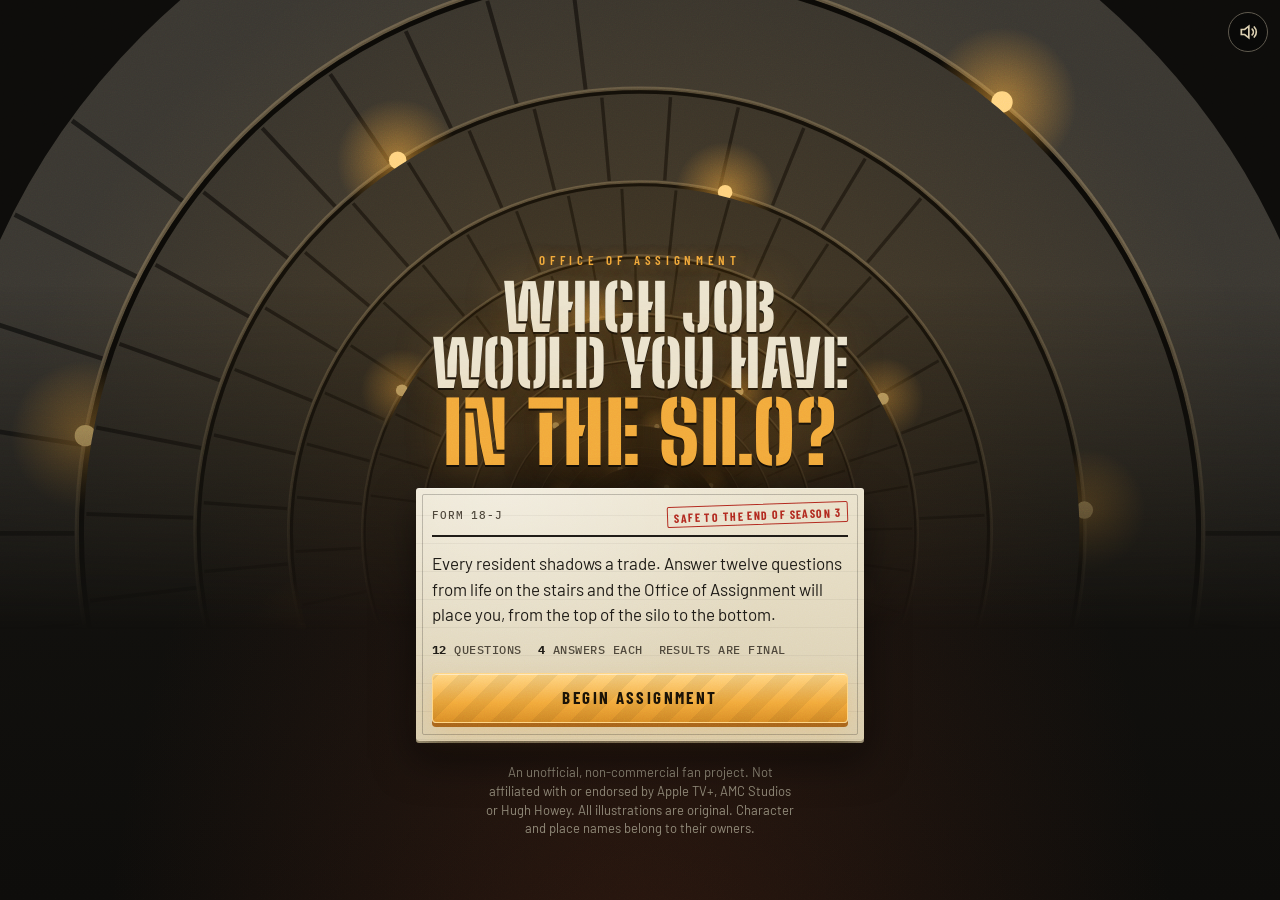
==== site/index.html @ 4bbf7733 "Add Silo job assignment quiz A static, mobile-first personality quiz that assigns the player to a Si" ====
<!doctype html>
<html lang="en-GB">
<head>
  <meta charset="utf-8">
  <meta name="viewport" content="width=device-width, initial-scale=1, viewport-fit=cover">
  <meta name="theme-color" content="#14130f">
  <meta name="description" content="An unofficial fan-made personality quiz for Silo. Answer twelve questions from life in the silo and find out which department would take you.">
  <title>Silo Job Assignment</title>
  <link rel="icon" href="data:image/svg+xml,%3Csvg xmlns='http://www.w3.org/2000/svg' viewBox='0 0 64 64'%3E%3Crect width='64' height='64' rx='12' fill='%2314130f'/%3E%3Ccircle cx='32' cy='32' r='22' fill='none' stroke='%23f2a93b' stroke-width='5'/%3E%3Ccircle cx='32' cy='32' r='12' fill='none' stroke='%23f2a93b' stroke-width='3' opacity='.6'/%3E%3Cpath d='M32 10V54M10 32H54' stroke='%2314130f' stroke-width='4'/%3E%3C/svg%3E">
  <link rel="preconnect" href="https://fonts.googleapis.com">
  <link rel="preconnect" href="https://fonts.gstatic.com" crossorigin>
  <link href="https://fonts.googleapis.com/css2?family=Big+Shoulders+Stencil:wght@700;900&family=Barlow+Condensed:wght@500;600;700&family=Barlow:ital,wght@0,400;0,500;0,600;1,400&family=IBM+Plex+Mono:wght@400;500;600&display=swap" rel="stylesheet">
  <link rel="stylesheet" href="style.css">
</head>
<body>
  <div class="lights" aria-hidden="true"></div>

  <main id="title" class="screen">
    <div class="title-art" id="title-art" aria-hidden="true"></div>
    <div class="title-inner">
      <p class="kicker" id="kicker"></p>
      <h1></h1>
      <div class="form">
        <div class="form-head"><span id="form-no"></span><span class="cutoff" id="cutoff"></span></div>
        <p id="intro"></p>
        <ul class="form-meta">
          <li><b id="q-count"></b> questions</li>
          <li><b>4</b> answers each</li>
          <li>Results are final</li>
        </ul>
        <button class="btn primary" id="begin">Begin assignment</button>
        <a class="previous" id="previous" hidden></a>
      </div>
      <p class="disclaimer">An unofficial, non-commercial fan project. Not affiliated with or endorsed by Apple TV+, AMC Studios or Hugh Howey. All illustrations are original. Character and place names belong to their owners.</p>
    </div>
    <button class="icon-btn mute corner" aria-label="Sound"></button>
  </main>

  <section id="quiz" class="screen" hidden>
    <div class="shaft" id="shaft" aria-hidden="true"><div class="treads" id="treads"></div></div>
    <header class="qbar">
      <button class="icon-btn" id="quit" aria-label="Abandon the form">
        <svg viewBox="0 0 24 24" fill="none" stroke="currentColor" stroke-width="2.2" stroke-linecap="round"><path d="M6 6l12 12M18 6L6 18"/></svg>
      </button>
      <div class="depth">
        <span class="depth-label">Level</span>
        <span class="depth-num" id="level">001</span>
      </div>
      <div class="gauge" id="gauge"><div class="gauge-ticks" id="gauge-ticks"></div><span class="q-num" id="q-num"></span></div>
      <button class="icon-btn mute" aria-label="Sound"></button>
    </header>
    <div class="deck" id="deck"></div>
    <footer class="qfoot">
      <button class="link-btn" id="back">&larr; Previous question</button>
    </footer>
    <div class="processing" id="processing" hidden>
      <div class="crt">
        <p>&gt; FILING FORM 18-J<span class="cursor"></span></p>
        <p class="l2">&gt; CROSS-REFERENCING DEPARTMENT ROLLS</p>
        <p class="l3">&gt; AWAITING STAMP</p>
      </div>
    </div>
  </section>

  <section id="result" class="screen" hidden>
    <div class="result-inner">
      <p class="shared-note" id="r-shared" hidden>A resident shared their assignment with you.</p>
      <article class="notice" id="notice">
        <header class="notice-head">
          <span>Notice of Assignment</span>
          <span id="r-serial"></span>
        </header>
        <div class="notice-hero">
          <div class="insignia" id="r-insignia"></div>
          <div class="stamp" id="r-stamp" aria-hidden="true"></div>
          <p class="assign-to">You are assigned to</p>
          <h2 id="r-name"></h2>
          <p class="levels" id="r-levels"></p>
          <p class="role" id="r-role"></p>
        </div>

        <section class="block life" id="r-life"></section>

        <section class="block pact">
          <h3 id="r-clause"></h3>
          <blockquote id="r-pact"></blockquote>
        </section>

        <section class="block">
          <h3>Your evaluation</h3>
          <div class="radar-wrap" id="r-radar"></div>
          <ul class="axes" id="r-axes"></ul>
        </section>

        <section class="block">
          <h3>You would work alongside</h3>
          <ul class="people" id="r-people"></ul>
        </section>

        <section class="block second" id="r-second"></section>
      </article>

      <div class="actions">
        <button class="btn primary" id="share">
          <svg viewBox="0 0 24 24" fill="none" stroke="currentColor" stroke-width="2" stroke-linecap="round" stroke-linejoin="round"><path d="M12 15V3M7 8l5-5 5 5"/><path d="M5 12v7a2 2 0 0 0 2 2h10a2 2 0 0 0 2-2v-7"/></svg>
          Share assignment
        </button>
        <div class="row">
          <button class="btn" id="retake">Take it again</button>
          <button class="btn" id="to-title">Title</button>
        </div>
      </div>
      <p class="disclaimer">An unofficial fan project. Not affiliated with or endorsed by Apple TV+, AMC Studios or Hugh Howey.</p>
    </div>
    <button class="icon-btn mute corner" aria-label="Sound"></button>
  </section>

  <div class="toast" id="toast" role="status" aria-live="polite"></div>

  <script type="module" src="app.js"></script>
</body>
</html>
---- site/style.css ----
:root {
  --c0: #0d0c0a;
  --c1: #171612;
  --c2: #24221d;
  --c3: #3a3730;
  --c4: #5c574c;
  --sodium: #f2a93b;
  --sodium-hi: #ffd583;
  --sodium-lo: #a8641a;
  --rust: #8a3a1c;
  --rust-hi: #c4592b;
  --paper: #ebe3cd;
  --paper-2: #d9cdae;
  --paper-3: #bfb08c;
  --ink: #1e1b16;
  --ink-2: #4d463a;
  --ink-3: #7a705e;
  --red: #b1291f;
  --crt: #86f2a0;
  --crt-dim: #2f6b42;
  --stencil: "Big Shoulders Stencil", "Arial Narrow", Impact, sans-serif;
  --cond: "Barlow Condensed", "Arial Narrow", sans-serif;
  --body: "Barlow", system-ui, sans-serif;
  --mono: "IBM Plex Mono", ui-monospace, monospace;
  --ease: cubic-bezier(.2, .8, .2, 1);
  --drop: cubic-bezier(.6, 0, .9, .4);
  color-scheme: dark;
}

* { box-sizing: border-box; }
html, body { margin: 0; height: 100%; }
body {
  background:
    radial-gradient(ellipse 90% 55% at 50% -10%, rgba(242, 169, 59, .22), transparent 70%),
    radial-gradient(ellipse at 50% 120%, rgba(138, 58, 28, .25), transparent 60%),
    linear-gradient(var(--c1), var(--c0));
  background-color: var(--c0);
  color: var(--paper);
  font: 400 17px/1.5 var(--body);
  overflow: hidden;
  -webkit-tap-highlight-color: transparent;
  overscroll-behavior: none;
  -webkit-font-smoothing: antialiased;
}
body::before {
  content: "";
  position: fixed;
  inset: 0;
  pointer-events: none;
  z-index: 50;
  opacity: .16;
  mix-blend-mode: overlay;
  background-image: url("data:image/svg+xml,%3Csvg xmlns='http://www.w3.org/2000/svg' width='180' height='180'%3E%3Cfilter id='n'%3E%3CfeTurbulence type='fractalNoise' baseFrequency='.85' numOctaves='3' stitchTiles='stitch'/%3E%3C/filter%3E%3Crect width='100%25' height='100%25' filter='url(%23n)'/%3E%3C/svg%3E");
}

/* Sodium lamps that occasionally falter, as they do in the stairwell. */
.lights {
  position: fixed;
  inset: 0;
  pointer-events: none;
  z-index: 40;
  animation: flicker 9s steps(1) infinite;
}
@keyframes flicker {
  0%, 61%, 63.5%, 65%, 100% { background-color: transparent; }
  62%, 64% { background-color: rgba(0, 0, 0, .3); }
  63% { background-color: rgba(0, 0, 0, .12); }
}

[hidden] { display: none !important; }

.screen {
  position: fixed;
  inset: 0;
  display: flex;
  flex-direction: column;
  padding: env(safe-area-inset-top) env(safe-area-inset-right) env(safe-area-inset-bottom) env(safe-area-inset-left);
  overflow-x: hidden;
}

/* ---------- Controls ---------- */

.btn {
  display: inline-flex;
  align-items: center;
  justify-content: center;
  gap: 10px;
  font: 700 17px/1 var(--cond);
  letter-spacing: .14em;
  text-transform: uppercase;
  color: var(--paper);
  background: linear-gradient(var(--c3), var(--c2));
  border: 1px solid var(--c4);
  border-radius: 4px;
  padding: 15px 18px;
  min-height: 50px;
  cursor: pointer;
  box-shadow: inset 0 1px 0 rgba(255, 255, 255, .08), 0 4px 0 #0a0908, 0 8px 18px rgba(0, 0, 0, .45);
  transition: transform .12s var(--ease), box-shadow .12s, filter .15s;
}
.btn svg { width: 18px; height: 18px; flex: none; }
.btn:hover { filter: brightness(1.15); }
.btn:active { transform: translateY(3px); box-shadow: inset 0 1px 0 rgba(255, 255, 255, .08), 0 1px 0 #0a0908, 0 3px 8px rgba(0, 0, 0, .45); }
.btn:focus-visible, .opt:focus-visible, .icon-btn:focus-visible, .link-btn:focus-visible, .previous:focus-visible { outline: 2px solid var(--sodium-hi); outline-offset: 3px; }
.btn.primary {
  color: #1a1206;
  border-color: var(--sodium-hi);
  background:
    repeating-linear-gradient(-45deg, transparent 0 14px, rgba(0, 0, 0, .06) 14px 28px),
    linear-gradient(var(--sodium-hi), var(--sodium) 60%, #d98c26);
  box-shadow: inset 0 1px 0 rgba(255, 255, 255, .5), 0 4px 0 var(--sodium-lo), 0 10px 26px rgba(242, 169, 59, .25);
}
.btn.primary:active { box-shadow: inset 0 1px 0 rgba(255, 255, 255, .5), 0 1px 0 var(--sodium-lo), 0 4px 10px rgba(242, 169, 59, .2); }
.row { display: flex; gap: 10px; }
.row > * { flex: 1; }

.icon-btn {
  appearance: none;
  flex: none;
  width: 40px;
  height: 40px;
  border-radius: 50%;
  border: 1px solid var(--c4);
  background: rgba(0, 0, 0, .35);
  color: var(--paper-2);
  display: grid;
  place-items: center;
  cursor: pointer;
  transition: color .15s, border-color .15s;
}
.icon-btn:hover { color: var(--sodium-hi); border-color: var(--sodium); }
.icon-btn svg { width: 20px; height: 20px; }
.icon-btn.corner {
  position: absolute;
  top: calc(env(safe-area-inset-top) + 12px);
  right: calc(env(safe-area-inset-right) + 12px);
  z-index: 5;
}
.link-btn {
  appearance: none;
  background: none;
  border: 0;
  padding: 10px 6px;
  font: 600 14px var(--cond);
  letter-spacing: .14em;
  text-transform: uppercase;
  color: var(--paper-3);
  cursor: pointer;
}
.link-btn:disabled { opacity: 0; pointer-events: none; }
.link-btn:hover { color: var(--sodium-hi); }

/* ---------- Title ---------- */

#title { overflow-y: auto; align-items: center; }
.title-art {
  position: absolute;
  inset: 0 0 auto;
  height: min(70vh, 640px);
  display: grid;
  place-items: start center;
  overflow: hidden;
  pointer-events: none;
  -webkit-mask-image: linear-gradient(#000 45%, transparent);
  mask-image: linear-gradient(#000 45%, transparent);
}
.title-art svg { width: max(100%, 560px); height: 100%; display: block; }
.title-art .spin { transform-origin: 300px 250px; animation: spin 140s linear infinite; }
@keyframes spin { to { transform: rotate(-360deg); } }
.title-art .lamp { animation: lamp 5s ease-in-out infinite; animation-delay: calc(var(--i) * -.7s); }
@keyframes lamp { 50% { opacity: .55; } 52% { opacity: .2; } 54% { opacity: .65; } }

.title-inner {
  position: relative;
  width: 100%;
  max-width: 480px;
  padding: max(25vh, 150px) 16px 28px;
  display: flex;
  flex-direction: column;
  gap: 18px;
  text-align: center;
  animation: rise .9s var(--ease) both;
}
@keyframes rise { from { opacity: 0; transform: translateY(24px); } }
.kicker {
  margin: 0;
  font: 600 13px var(--cond);
  letter-spacing: .36em;
  text-transform: uppercase;
  color: var(--sodium);
  text-shadow: 0 0 12px rgba(242, 169, 59, .5);
}
h1 {
  margin: -6px 0 0;
  font: 900 clamp(40px, 11.5vw, 64px)/.88 var(--stencil);
  letter-spacing: .01em;
  text-transform: uppercase;
  color: var(--paper);
  text-shadow: 0 2px 0 rgba(0, 0, 0, .6), 0 0 40px rgba(242, 169, 59, .25);
}
h1 em { font-style: normal; color: var(--sodium); display: block; font-size: 1.32em; margin-top: .04em; }

.form {
  position: relative;
  text-align: left;
  color: var(--ink);
  background:
    linear-gradient(transparent 0 95%, rgba(30, 27, 22, .05) 95%) 0 0 / 100% 28px,
    radial-gradient(ellipse at 20% 0%, rgba(255, 255, 255, .35), transparent 60%),
    linear-gradient(var(--paper), var(--paper-2));
  border-radius: 3px;
  padding: 16px 16px 18px;
  display: flex;
  flex-direction: column;
  gap: 14px;
  box-shadow: 0 1px 0 rgba(255, 255, 255, .4) inset, 0 18px 40px rgba(0, 0, 0, .55), 0 2px 0 var(--paper-3);
}
.form::before {
  content: "";
  position: absolute;
  inset: 6px;
  border: 1px solid rgba(30, 27, 22, .25);
  border-radius: 2px;
  pointer-events: none;
}
.form-head {
  display: flex;
  justify-content: space-between;
  align-items: center;
  gap: 8px;
  flex-wrap: wrap;
  font: 500 11px var(--mono);
  letter-spacing: .08em;
  text-transform: uppercase;
  color: var(--ink-2);
  padding-bottom: 10px;
  border-bottom: 2px solid var(--ink);
}
.cutoff {
  font: 700 12px var(--cond);
  letter-spacing: .12em;
  color: var(--red);
  border: 1.5px solid currentColor;
  padding: 3px 6px 2px;
  border-radius: 2px;
  transform: rotate(-2deg);
}
#intro { margin: 0; font-size: 17px; line-height: 1.5; color: var(--ink); }
.form-meta {
  list-style: none;
  margin: 0;
  padding: 0;
  display: flex;
  gap: 6px 16px;
  flex-wrap: wrap;
  font: 500 12px var(--mono);
  text-transform: uppercase;
  letter-spacing: .04em;
  color: var(--ink-2);
}
.form-meta b { color: var(--ink); }
.form .btn { margin-top: 2px; }
.previous {
  align-self: center;
  font: 500 12px var(--mono);
  text-transform: uppercase;
  letter-spacing: .04em;
  color: var(--ink-2);
  text-decoration: none;
  border-bottom: 1px dashed var(--ink-3);
}
.previous b { color: var(--ink); }

.disclaimer {
  margin: 4px auto 0;
  max-width: 44ch;
  font-size: 13px;
  line-height: 1.45;
  color: var(--c4);
  color: #8d8676;
}

/* ---------- Quiz ---------- */

#quiz { overflow: hidden; }
.shaft {
  --depth: 0;
  position: absolute;
  inset: 0;
  pointer-events: none;
  overflow: hidden;
}
.shaft .treads {
  position: absolute;
  inset: 0 0 auto;
  height: calc(100% + 4200px);
  opacity: .55;
  transform: translateY(calc(var(--depth) * -340px));
  transition: transform 1.1s cubic-bezier(.45, 0, .2, 1);
}
.shaft .treads svg { display: block; }
.shaft::after {
  content: "";
  position: absolute;
  inset: 0;
  background: radial-gradient(ellipse 70% 60% at 50% 45%, rgba(13, 12, 10, .2), rgba(13, 12, 10, .85));
}

.qbar {
  position: relative;
  z-index: 3;
  display: flex;
  align-items: center;
  gap: 12px;
  width: 100%;
  max-width: 640px;
  margin: 0 auto;
  padding: 12px 16px 8px;
}
.depth {
  display: flex;
  flex-direction: column;
  align-items: flex-start;
  line-height: 1;
  min-width: 64px;
  padding: 6px 8px;
  background: #050605;
  border: 1px solid #1f2a22;
  border-radius: 3px;
  box-shadow: inset 0 0 12px rgba(134, 242, 160, .08);
}
.depth-label { font: 500 9px var(--mono); letter-spacing: .2em; text-transform: uppercase; color: var(--crt-dim); }
.depth-num { font: 600 22px var(--mono); color: var(--crt); text-shadow: 0 0 8px rgba(134, 242, 160, .6); }
.gauge { --p: 0; flex: 1; display: flex; flex-direction: column; gap: 6px; min-width: 0; }
.gauge-ticks { display: flex; gap: 3px; }
.gauge-ticks i {
  flex: 1;
  height: 6px;
  border-radius: 1px;
  background: var(--c3);
  transition: background .4s, box-shadow .4s;
}
.gauge-ticks i.done { background: var(--sodium-lo); }
.gauge-ticks i.now { background: var(--sodium); box-shadow: 0 0 10px rgba(242, 169, 59, .7); }
.q-num { font: 500 11px var(--mono); letter-spacing: .14em; color: var(--paper-3); }

.deck {
  position: relative;
  z-index: 2;
  flex: 1;
  display: grid;
  width: 100%;
  max-width: 640px;
  margin: 0 auto;
  padding: 8px 16px 0;
  overflow-y: auto;
  overflow-x: hidden;
}
.qcard {
  grid-area: 1 / 1;
  align-self: start;
  position: relative;
  margin-bottom: 16px;
  color: var(--ink);
  background:
    radial-gradient(ellipse at 85% 0%, rgba(255, 255, 255, .35), transparent 55%),
    radial-gradient(circle at 12% 88%, rgba(138, 58, 28, .1), transparent 30%),
    linear-gradient(var(--paper), var(--paper-2));
  border-radius: 3px;
  padding: 16px 14px 14px;
  box-shadow: 0 2px 0 var(--paper-3), 0 22px 44px rgba(0, 0, 0, .6);
}
.qcard.entering { animation: card-in .6s var(--ease) both .42s; }
.qcard.leaving { animation: card-out .42s cubic-bezier(.55, 0, .8, .3) both; pointer-events: none; }
@keyframes card-in { from { opacity: 0; transform: translateY(120px) rotate(1deg) scale(.97); } }
@keyframes card-out { to { opacity: 0; transform: translateY(-160px) rotate(-1.5deg) scale(.96); } }
.qcard header {
  display: flex;
  justify-content: space-between;
  gap: 10px;
  font: 500 11px var(--mono);
  letter-spacing: .1em;
  text-transform: uppercase;
  color: var(--ink-2);
  padding-bottom: 10px;
  border-bottom: 2px solid var(--ink);
}
.q-loc { text-align: right; color: var(--rust); }
.qcard h2 {
  margin: 14px 2px 16px;
  font: 500 clamp(19px, 5.2vw, 22px)/1.38 var(--body);
  color: var(--ink);
  text-wrap: pretty;
}
.options { display: flex; flex-direction: column; gap: 8px; }
.opt {
  appearance: none;
  display: grid;
  grid-template-columns: 26px 18px 1fr;
  align-items: start;
  gap: 10px;
  width: 100%;
  text-align: left;
  padding: 12px 12px;
  font: 400 16px/1.4 var(--body);
  color: var(--ink);
  background: rgba(255, 255, 255, .28);
  border: 1px solid rgba(30, 27, 22, .22);
  border-radius: 3px;
  cursor: pointer;
  transition: background .15s, border-color .15s, transform .15s var(--ease);
}
.qcard.entering .opt { animation: opt-in .45s var(--ease) both; animation-delay: calc(.62s + var(--d) * .06s); }
@keyframes opt-in { from { opacity: 0; transform: translateY(8px); } }
.opt:hover { background: rgba(255, 255, 255, .5); border-color: rgba(30, 27, 22, .45); }
.opt:active { transform: scale(.99); }
.opt .box {
  width: 24px;
  height: 24px;
  border: 2px solid var(--ink);
  border-radius: 2px;
  background: rgba(255, 255, 255, .4);
  display: grid;
  place-items: center;
}
.opt .box svg { width: 26px; height: 26px; overflow: visible; }
.opt .box path {
  fill: none;
  stroke: var(--red);
  stroke-width: 3.6;
  stroke-linecap: round;
  stroke-linejoin: round;
  stroke-dasharray: 30;
  stroke-dashoffset: 30;
}
.opt[aria-checked="true"] .box path { stroke-dashoffset: 0; transition: stroke-dashoffset .28s ease-out; }
.opt .letter { font: 600 15px/24px var(--mono); color: var(--ink-3); }
.opt .txt { padding-top: 1px; }
.opt.picked { background: rgba(255, 255, 255, .62); border-color: var(--ink); }
.opt[aria-checked="true"] .letter { color: var(--red); }

.qfoot {
  position: relative;
  z-index: 3;
  display: flex;
  justify-content: center;
  padding: 4px 16px 10px;
}

.processing {
  position: absolute;
  inset: 0;
  z-index: 10;
  display: grid;
  place-items: center;
  padding: 16px;
  background: rgba(8, 8, 7, .82);
  animation: fade .3s both;
}
@keyframes fade { from { opacity: 0; } }
.crt {
  width: min(100%, 380px);
  padding: 20px 18px;
  background: radial-gradient(ellipse at center, #0c1a10, #040705);
  border: 10px solid #1d1c19;
  border-radius: 18px;
  box-shadow: inset 0 0 40px rgba(134, 242, 160, .12), 0 0 0 1px #33302a, 0 20px 50px rgba(0, 0, 0, .7);
  font: 500 14px/1.6 var(--mono);
  color: var(--crt);
  text-shadow: 0 0 6px rgba(134, 242, 160, .7);
  position: relative;
  overflow: hidden;
}
.crt::after {
  content: "";
  position: absolute;
  inset: 0;
  background: repeating-linear-gradient(transparent 0 2px, rgba(0, 0, 0, .25) 2px 3px);
  pointer-events: none;
}
.crt p { margin: 0; white-space: nowrap; overflow: hidden; animation: type .4s steps(28) both; }
.crt .l2 { animation-delay: .35s; }
.crt .l3 { animation-delay: .75s; }
@keyframes type { from { width: 0; } to { width: 100%; } }
.cursor { display: inline-block; width: .6em; height: 1em; margin-left: 4px; vertical-align: -2px; background: var(--crt); animation: blink .8s steps(1) infinite; }
@keyframes blink { 50% { opacity: 0; } }

/* ---------- Result ---------- */

#result { overflow-y: auto; align-items: center; }
.result-inner {
  width: 100%;
  max-width: 600px;
  padding: 60px 16px 28px;
  display: flex;
  flex-direction: column;
  gap: 16px;
}
.shared-note {
  margin: 0;
  text-align: center;
  font: 600 13px var(--cond);
  letter-spacing: .2em;
  text-transform: uppercase;
  color: var(--sodium);
}
.notice {
  position: relative;
  color: var(--ink);
  background:
    radial-gradient(ellipse at 90% 0%, rgba(255, 255, 255, .35), transparent 50%),
    radial-gradient(circle at 8% 30%, rgba(138, 58, 28, .08), transparent 22%),
    linear-gradient(var(--paper), var(--paper-2));
  border-radius: 3px;
  box-shadow: 0 2px 0 var(--paper-3), 0 26px 60px rgba(0, 0, 0, .65);
  overflow: hidden;
}
.notice::before {
  content: "";
  position: absolute;
  inset: 0 0 auto;
  height: 10px;
  background: repeating-linear-gradient(-45deg, var(--dept) 0 12px, var(--ink) 12px 24px);
}
#result.in .notice { animation: notice-in .8s var(--ease) both; }
@keyframes notice-in { from { opacity: 0; transform: translateY(40px) scale(.98); } }
.notice-head {
  display: flex;
  justify-content: space-between;
  gap: 10px;
  margin: 22px 18px 0;
  padding-bottom: 10px;
  border-bottom: 2px solid var(--ink);
  font: 500 11px var(--mono);
  letter-spacing: .08em;
  text-transform: uppercase;
  color: var(--ink-2);
}
.notice-hero {
  position: relative;
  text-align: center;
  padding: 22px 18px 18px;
}
.insignia {
  width: 132px;
  height: 132px;
  margin: 0 auto 10px;
  filter: drop-shadow(0 6px 10px rgba(0, 0, 0, .25));
}
.insignia svg { width: 100%; height: 100%; display: block; }
#result.in .insignia { animation: insignia-in .9s var(--ease) both .2s; }
@keyframes insignia-in { from { opacity: 0; transform: scale(.85) rotate(-8deg); } }
.assign-to { margin: 0; font: 500 12px var(--mono); letter-spacing: .14em; text-transform: uppercase; color: var(--ink-2); }
.notice h2 {
  margin: 4px 0 6px;
  font: 900 clamp(46px, 13vw, 68px)/.9 var(--stencil);
  text-transform: uppercase;
  letter-spacing: .01em;
  color: var(--ink);
}
.levels {
  display: inline-block;
  margin: 0;
  padding: 4px 10px 3px;
  font: 700 14px var(--cond);
  letter-spacing: .18em;
  text-transform: uppercase;
  color: var(--dept-ink);
  background: var(--dept);
  border-radius: 2px;
}
.role { margin: 12px auto 0; max-width: 34ch; font: italic 400 17px/1.45 var(--body); color: var(--ink-2); text-wrap: balance; }

.stamp {
  position: absolute;
  top: 92px;
  right: 4px;
  width: 120px;
  pointer-events: none;
  opacity: 0;
  mix-blend-mode: multiply;
}
.stamp svg { width: 100%; display: block; }
#result.in .stamp { animation: stamp .42s cubic-bezier(.5, 0, .9, .6) both .85s; }
@keyframes stamp {
  0% { opacity: 0; transform: scale(2.6) rotate(-4deg); }
  70% { opacity: .92; transform: scale(.94) rotate(-13deg); }
  100% { opacity: .9; transform: scale(1) rotate(-12deg); }
}
#result.in .notice-hero { animation: thud .3s ease-out both 1.2s; }
@keyframes thud { 30% { transform: translateY(2px); } }

.block {
  margin: 0 18px;
  padding: 18px 0;
  border-top: 1px dashed rgba(30, 27, 22, .35);
}
.block h3 {
  margin: 0 0 12px;
  font: 700 13px var(--cond);
  letter-spacing: .22em;
  text-transform: uppercase;
  color: var(--rust);
}
.life p { margin: 0 0 12px; font-size: 17px; line-height: 1.6; text-wrap: pretty; }
.life p:last-child { margin-bottom: 0; }
.pact blockquote {
  margin: 0;
  padding: 14px 16px;
  background: rgba(30, 27, 22, .06);
  border-left: 4px solid var(--ink);
  font: 500 15px/1.6 var(--mono);
  color: var(--ink);
}

.radar-wrap { max-width: 320px; margin: 0 auto; }
.radar { width: 100%; display: block; overflow: visible; }
.radar .grid { fill: none; stroke: rgba(30, 27, 22, .22); stroke-width: 1; }
.radar .grid:last-of-type { stroke: rgba(30, 27, 22, .5); }
.radar .spoke { stroke: rgba(30, 27, 22, .22); stroke-dasharray: 2 3; }
.radar .shape {
  fill: color-mix(in srgb, var(--dept) 45%, transparent);
  stroke: var(--ink);
  stroke-width: 2;
  stroke-linejoin: round;
  transform-origin: 150px 138px;
}
#result.in .radar .shape { animation: grow 1s var(--ease) both 1.3s; }
@keyframes grow { from { transform: scale(0); opacity: 0; } }
.radar .dot { fill: var(--ink); }
#result.in .radar .dot { animation: fade .3s both; animation-delay: calc(1.9s + var(--d) * .07s); }
.radar text { font: 600 12px var(--cond); letter-spacing: .14em; text-transform: uppercase; fill: var(--ink-2); }
.radar .val { font: 600 14px var(--mono); letter-spacing: 0; fill: var(--ink); }

.axes { list-style: none; margin: 14px 0 0; padding: 0; display: grid; gap: 8px; font-size: 15px; line-height: 1.45; color: var(--ink-2); }
.axes b { font: 700 13px var(--cond); letter-spacing: .14em; text-transform: uppercase; color: var(--ink); margin-right: 4px; }

.people { list-style: none; margin: 0; padding: 0; display: grid; gap: 10px; }
.people li { display: grid; gap: 1px; padding-left: 14px; border-left: 3px solid var(--dept); }
.people b { font: 700 18px var(--cond); letter-spacing: .04em; }
.people span { font-size: 15px; color: var(--ink-2); line-height: 1.4; }

.second {
  display: flex;
  align-items: center;
  gap: 14px;
  padding-bottom: 22px;
}
.second .mini { width: 64px; height: 64px; flex: none; }
.second .mini svg { width: 100%; height: 100%; }
.second div:last-child { display: flex; flex-direction: column; gap: 2px; }
.second small { font: 500 11px var(--mono); letter-spacing: .08em; text-transform: uppercase; color: var(--ink-2); }
.second b { font: 900 28px/1 var(--stencil); text-transform: uppercase; }
.second span { font: 600 13px var(--cond); letter-spacing: .14em; text-transform: uppercase; color: var(--ink-3); }

.actions { display: flex; flex-direction: column; gap: 10px; }
#result.in .actions { animation: rise .6s var(--ease) both 1.4s; }
#result .disclaimer { text-align: center; }

.toast {
  position: fixed;
  left: 50%;
  bottom: calc(env(safe-area-inset-bottom) + 24px);
  z-index: 60;
  transform: translate(-50%, 20px);
  opacity: 0;
  padding: 12px 18px;
  font: 500 13px var(--mono);
  color: var(--crt);
  background: #050605;
  border: 1px solid var(--crt-dim);
  border-radius: 3px;
  box-shadow: 0 10px 30px rgba(0, 0, 0, .6);
  transition: opacity .25s, transform .25s var(--ease);
  pointer-events: none;
}
.toast.on { opacity: 1; transform: translate(-50%, 0); }

/* ---------- Larger screens ---------- */

@media (min-width: 720px) {
  .title-inner { padding-top: max(28vh, 200px); }
  .qbar { padding-top: 24px; }
  .deck { padding-top: 24px; }
  .qcard { padding: 22px 24px 20px; }
  .qcard h2 { font-size: 23px; margin: 18px 0 20px; }
  .options { display: grid; grid-template-columns: 1fr 1fr; gap: 10px; }
  .notice-head, .block { margin-left: 32px; margin-right: 32px; }
  .notice-hero { padding: 30px 32px 24px; }
  .stamp { width: 150px; right: 40px; top: 70px; }
  .actions { flex-direction: row; }
  .actions > .btn { flex: 1.3; }
  .actions .row { flex: 2; }
}
@media (min-height: 760px) and (min-width: 720px) {
  .deck { align-content: center; padding-bottom: 6vh; }
}

@media (prefers-reduced-motion: reduce) {
  *, *::before, *::after {
    animation-duration: .001ms !important;
    animation-delay: 0s !important;
    animation-iteration-count: 1 !important;
    transition-duration: .001ms !important;
  }
  .lights { animation: none; }
}
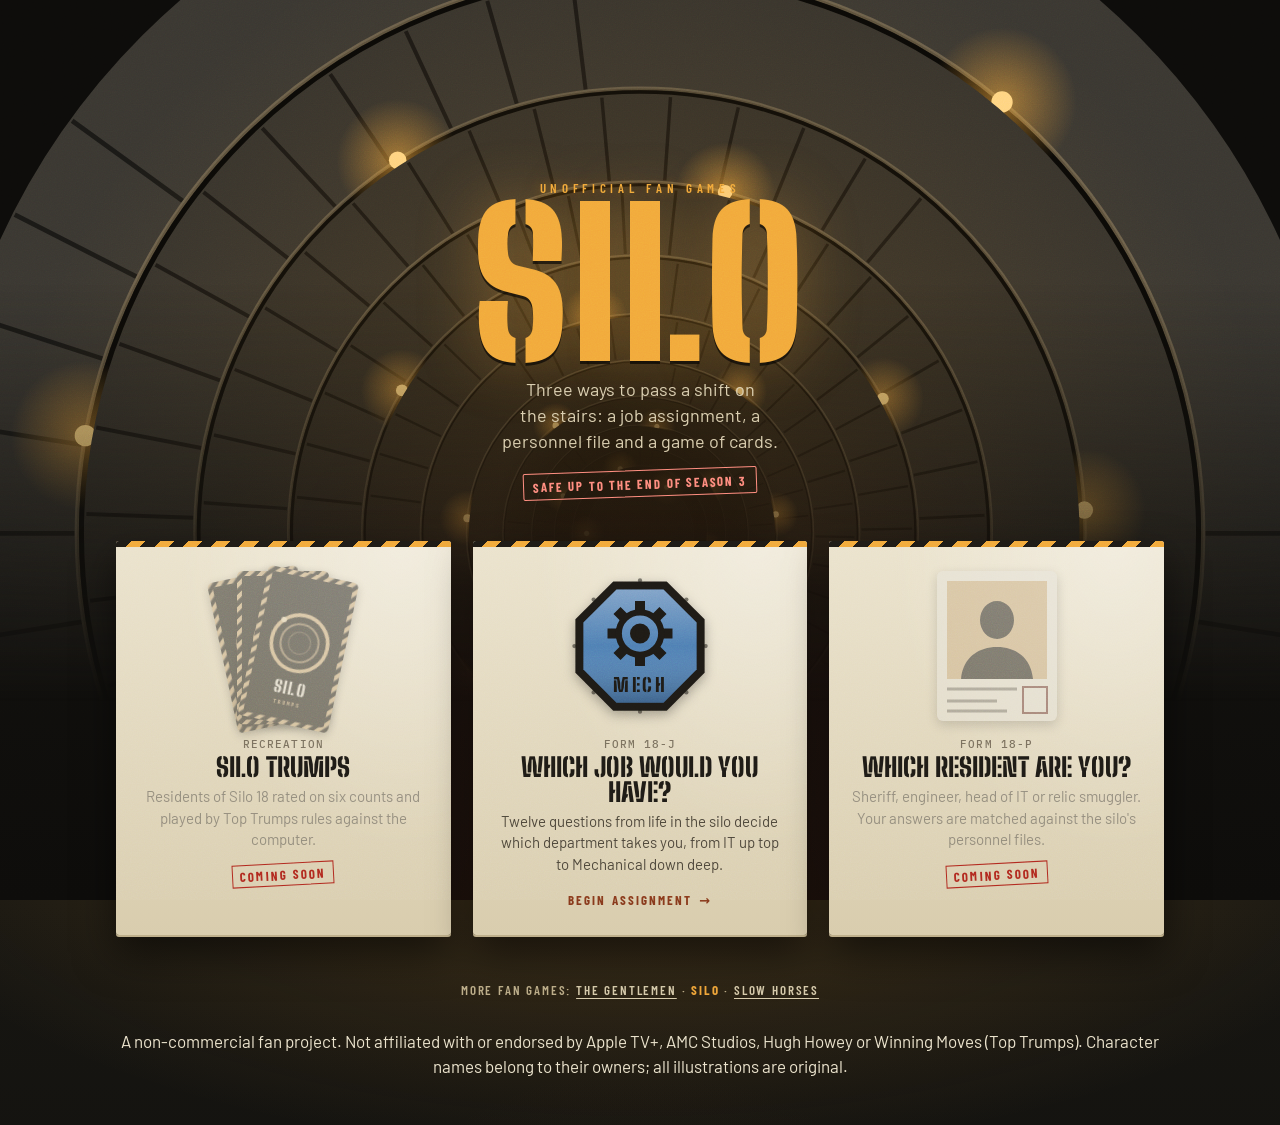
==== commit 6b7d9d1a: "Turn the site into a hub with the job quiz under /role/ Move the job quiz to site/role/ and add a hu" ====
--- a/site/index.html
+++ b/site/index.html
@@ -4,119 +4,70 @@
   <meta charset="utf-8">
   <meta name="viewport" content="width=device-width, initial-scale=1, viewport-fit=cover">
   <meta name="theme-color" content="#14130f">
-  <meta name="description" content="An unofficial fan-made personality quiz for Silo. Answer twelve questions from life in the silo and find out which department would take you.">
-  <title>Silo Job Assignment</title>
-  <link rel="icon" href="data:image/svg+xml,%3Csvg xmlns='http://www.w3.org/2000/svg' viewBox='0 0 64 64'%3E%3Crect width='64' height='64' rx='12' fill='%2314130f'/%3E%3Ccircle cx='32' cy='32' r='22' fill='none' stroke='%23f2a93b' stroke-width='5'/%3E%3Ccircle cx='32' cy='32' r='12' fill='none' stroke='%23f2a93b' stroke-width='3' opacity='.6'/%3E%3Cpath d='M32 10V54M10 32H54' stroke='%2314130f' stroke-width='4'/%3E%3C/svg%3E">
+  <meta name="description" content="Unofficial fan games for Silo: a job assignment quiz, a character quiz and a Top Trumps style card game.">
+  <title>Silo: Fan Games</title>
+  <meta property="og:type" content="website">
+  <meta property="og:title" content="Silo: Fan Games">
+  <meta property="og:description" content="Unofficial fan games for Silo: a job assignment quiz, a character quiz and a Top Trumps style card game.">
+  <meta property="og:url" content="https://radiosilence.github.io/silo/">
+  <meta property="og:image" content="https://radiosilence.github.io/silo/og.jpg">
+  <meta property="og:image:width" content="1200">
+  <meta property="og:image:height" content="630">
+  <meta name="twitter:card" content="summary_large_image">
+  <link rel="icon" href="data:image/svg+xml,%3Csvg xmlns='http://www.w3.org/2000/svg' viewBox='0 0 64 64'%3E%3Crect width='64' height='64' rx='12' fill='%2314130f'/%3E%3Cg fill='none' stroke='%23f2a93b'%3E%3Ccircle cx='32' cy='32' r='23' stroke-width='5'/%3E%3Ccircle cx='32' cy='32' r='14.5' stroke-width='3.5' stroke-opacity='.6'/%3E%3Ccircle cx='32' cy='32' r='8' stroke-width='2.5' stroke-opacity='.3'/%3E%3C/g%3E%3Ccircle cx='15.7' cy='15.7' r='3.5' fill='%23ffd583'/%3E%3C/svg%3E">
+  <link rel="apple-touch-icon" href="apple-touch-icon.png">
   <link rel="preconnect" href="https://fonts.googleapis.com">
   <link rel="preconnect" href="https://fonts.gstatic.com" crossorigin>
   <link href="https://fonts.googleapis.com/css2?family=Big+Shoulders+Stencil:wght@700;900&family=Barlow+Condensed:wght@500;600;700&family=Barlow:ital,wght@0,400;0,500;0,600;1,400&family=IBM+Plex+Mono:wght@400;500;600&display=swap" rel="stylesheet">
-  <link rel="stylesheet" href="style.css">
+  <link rel="stylesheet" href="shared/theme.css">
+  <link rel="stylesheet" href="hub.css">
 </head>
 <body>
   <div class="lights" aria-hidden="true"></div>
+  <div class="hub-art" id="hub-art" aria-hidden="true"></div>
+  <main class="hub">
+    <header class="hub-head">
+      <p class="kicker">Unofficial fan games</p>
+      <h1>Silo</h1>
+      <p class="tagline">Three ways to pass a shift on the stairs: a job assignment, a personnel file and a game of cards.</p>
+      <p class="cutoff">Safe up to the end of season 3</p>
+    </header>
 
-  <main id="title" class="screen">
-    <div class="title-art" id="title-art" aria-hidden="true"></div>
-    <div class="title-inner">
-      <p class="kicker" id="kicker"></p>
-      <h1></h1>
-      <div class="form">
-        <div class="form-head"><span id="form-no"></span><span class="cutoff" id="cutoff"></span></div>
-        <p id="intro"></p>
-        <ul class="form-meta">
-          <li><b id="q-count"></b> questions</li>
-          <li><b>4</b> answers each</li>
-          <li>Results are final</li>
-        </ul>
-        <button class="btn primary" id="begin">Begin assignment</button>
-        <a class="previous" id="previous" hidden></a>
-      </div>
-      <p class="disclaimer">An unofficial, non-commercial fan project. Not affiliated with or endorsed by Apple TV+, AMC Studios or Hugh Howey. All illustrations are original. Character and place names belong to their owners.</p>
-    </div>
-    <button class="icon-btn mute corner" aria-label="Sound"></button>
+    <nav class="tiles" aria-label="Games">
+      <a class="tile soon" aria-disabled="true" style="--i:0">
+        <div class="tile-art" data-art="trumps"></div>
+        <div class="tile-text">
+          <p class="tile-form">Recreation</p>
+          <h2>Silo Trumps</h2>
+          <p>Residents of Silo 18 rated on six counts and played by Top Trumps rules against the computer.</p>
+          <span class="tile-go">Coming soon</span>
+        </div>
+      </a>
+      <a class="tile" href="role/" style="--i:1">
+        <div class="tile-art" data-art="role"></div>
+        <div class="tile-text">
+          <p class="tile-form">Form 18-J</p>
+          <h2>Which job would you have?</h2>
+          <p>Twelve questions from life in the silo decide which department takes you, from IT up top to Mechanical down deep.</p>
+          <span class="tile-go">Begin assignment</span>
+        </div>
+      </a>
+      <a class="tile soon" aria-disabled="true" style="--i:2">
+        <div class="tile-art" data-art="character"></div>
+        <div class="tile-text">
+          <p class="tile-form">Form 18-P</p>
+          <h2>Which resident are you?</h2>
+          <p>Sheriff, engineer, head of IT or relic smuggler. Your answers are matched against the silo's personnel files.</p>
+          <span class="tile-go">Coming soon</span>
+        </div>
+      </a>
+    </nav>
+
+    <footer class="hub-foot">
+      <p class="siblings">More fan games: <a href="https://radiosilence.github.io/gentlemen/">The Gentlemen</a> · <b aria-current="page">Silo</b> · <a href="https://radiosilence.github.io/slowhorses/">Slow Horses</a></p>
+      <p class="disclaimer">A non-commercial fan project. Not affiliated with or endorsed by Apple TV+, AMC Studios, Hugh Howey or Winning Moves (Top Trumps). Character names belong to their owners; all illustrations are original.</p>
+    </footer>
   </main>
-
-  <section id="quiz" class="screen" hidden>
-    <div class="shaft" id="shaft" aria-hidden="true"><div class="treads" id="treads"></div></div>
-    <header class="qbar">
-      <button class="icon-btn" id="quit" aria-label="Abandon the form">
-        <svg viewBox="0 0 24 24" fill="none" stroke="currentColor" stroke-width="2.2" stroke-linecap="round"><path d="M6 6l12 12M18 6L6 18"/></svg>
-      </button>
-      <div class="depth">
-        <span class="depth-label">Level</span>
-        <span class="depth-num" id="level">001</span>
-      </div>
-      <div class="gauge" id="gauge"><div class="gauge-ticks" id="gauge-ticks"></div><span class="q-num" id="q-num"></span></div>
-      <button class="icon-btn mute" aria-label="Sound"></button>
-    </header>
-    <div class="deck" id="deck"></div>
-    <footer class="qfoot">
-      <button class="link-btn" id="back">&larr; Previous question</button>
-    </footer>
-    <div class="processing" id="processing" hidden>
-      <div class="crt">
-        <p>&gt; FILING FORM 18-J<span class="cursor"></span></p>
-        <p class="l2">&gt; CROSS-REFERENCING DEPARTMENT ROLLS</p>
-        <p class="l3">&gt; AWAITING STAMP</p>
-      </div>
-    </div>
-  </section>
-
-  <section id="result" class="screen" hidden>
-    <div class="result-inner">
-      <p class="shared-note" id="r-shared" hidden>A resident shared their assignment with you.</p>
-      <article class="notice" id="notice">
-        <header class="notice-head">
-          <span>Notice of Assignment</span>
-          <span id="r-serial"></span>
-        </header>
-        <div class="notice-hero">
-          <div class="insignia" id="r-insignia"></div>
-          <div class="stamp" id="r-stamp" aria-hidden="true"></div>
-          <p class="assign-to">You are assigned to</p>
-          <h2 id="r-name"></h2>
-          <p class="levels" id="r-levels"></p>
-          <p class="role" id="r-role"></p>
-        </div>
-
-        <section class="block life" id="r-life"></section>
-
-        <section class="block pact">
-          <h3 id="r-clause"></h3>
-          <blockquote id="r-pact"></blockquote>
-        </section>
-
-        <section class="block">
-          <h3>Your evaluation</h3>
-          <div class="radar-wrap" id="r-radar"></div>
-          <ul class="axes" id="r-axes"></ul>
-        </section>
-
-        <section class="block">
-          <h3>You would work alongside</h3>
-          <ul class="people" id="r-people"></ul>
-        </section>
-
-        <section class="block second" id="r-second"></section>
-      </article>
-
-      <div class="actions">
-        <button class="btn primary" id="share">
-          <svg viewBox="0 0 24 24" fill="none" stroke="currentColor" stroke-width="2" stroke-linecap="round" stroke-linejoin="round"><path d="M12 15V3M7 8l5-5 5 5"/><path d="M5 12v7a2 2 0 0 0 2 2h10a2 2 0 0 0 2-2v-7"/></svg>
-          Share assignment
-        </button>
-        <div class="row">
-          <button class="btn" id="retake">Take it again</button>
-          <button class="btn" id="to-title">Title</button>
-        </div>
-      </div>
-      <p class="disclaimer">An unofficial fan project. Not affiliated with or endorsed by Apple TV+, AMC Studios or Hugh Howey.</p>
-    </div>
-    <button class="icon-btn mute corner" aria-label="Sound"></button>
-  </section>
-
-  <div class="toast" id="toast" role="status" aria-live="polite"></div>
-
-  <script type="module" src="app.js"></script>
+  <script type="module" src="hub.js"></script>
 </body>
 </html>
--- a/site/shared/theme.css
+++ b/site/shared/theme.css
@@ -0,0 +1,210 @@
+:root {
+  --c0: #0d0c0a;
+  --c1: #171612;
+  --c2: #24221d;
+  --c3: #3a3730;
+  --c4: #5c574c;
+  --sodium: #f2a93b;
+  --sodium-hi: #ffd583;
+  --sodium-lo: #a8641a;
+  --rust: #8a3a1c;
+  --rust-hi: #c4592b;
+  --paper: #ebe3cd;
+  --paper-2: #d9cdae;
+  --paper-3: #bfb08c;
+  --ink: #1e1b16;
+  --ink-2: #4d463a;
+  --ink-3: #7a705e;
+  --red: #b1291f;
+  --crt: #86f2a0;
+  --crt-dim: #2f6b42;
+  --stencil: "Big Shoulders Stencil", "Arial Narrow", Impact, sans-serif;
+  --cond: "Barlow Condensed", "Arial Narrow", sans-serif;
+  --body: "Barlow", system-ui, sans-serif;
+  --mono: "IBM Plex Mono", ui-monospace, monospace;
+  --ease: cubic-bezier(.2, .8, .2, 1);
+  --drop: cubic-bezier(.6, 0, .9, .4);
+  color-scheme: dark;
+}
+
+* { box-sizing: border-box; }
+html, body { margin: 0; height: 100%; }
+body {
+  background:
+    radial-gradient(ellipse 90% 55% at 50% -10%, rgba(242, 169, 59, .22), transparent 70%),
+    radial-gradient(ellipse at 50% 120%, rgba(138, 58, 28, .25), transparent 60%),
+    linear-gradient(var(--c1), var(--c0));
+  background-color: var(--c0);
+  color: var(--paper);
+  font: 400 17px/1.5 var(--body);
+  overflow: hidden;
+  -webkit-tap-highlight-color: transparent;
+  overscroll-behavior: none;
+  -webkit-font-smoothing: antialiased;
+}
+body::before {
+  content: "";
+  position: fixed;
+  inset: 0;
+  pointer-events: none;
+  z-index: 50;
+  opacity: .16;
+  mix-blend-mode: overlay;
+  background-image: url("data:image/svg+xml,%3Csvg xmlns='http://www.w3.org/2000/svg' width='180' height='180'%3E%3Cfilter id='n'%3E%3CfeTurbulence type='fractalNoise' baseFrequency='.85' numOctaves='3' stitchTiles='stitch'/%3E%3C/filter%3E%3Crect width='100%25' height='100%25' filter='url(%23n)'/%3E%3C/svg%3E");
+}
+
+/* Sodium lamps that occasionally falter, as they do in the stairwell. */
+.lights {
+  position: fixed;
+  inset: 0;
+  pointer-events: none;
+  z-index: 40;
+  animation: flicker 9s steps(1) infinite;
+}
+@keyframes flicker {
+  0%, 61%, 63.5%, 65%, 100% { background-color: transparent; }
+  62%, 64% { background-color: rgba(0, 0, 0, .3); }
+  63% { background-color: rgba(0, 0, 0, .12); }
+}
+
+[hidden] { display: none !important; }
+body:not(.fonts) :is(h1, .notice h2, .second b) { visibility: hidden; }
+
+.screen {
+  position: fixed;
+  inset: 0;
+  display: flex;
+  flex-direction: column;
+  padding: env(safe-area-inset-top) env(safe-area-inset-right) env(safe-area-inset-bottom) env(safe-area-inset-left);
+  overflow-x: hidden;
+}
+
+.kicker {
+  margin: 0;
+  font: 600 13px var(--cond);
+  letter-spacing: .36em;
+  text-transform: uppercase;
+  color: var(--sodium);
+  text-shadow: 0 0 12px rgba(242, 169, 59, .5);
+}
+
+/* ---------- Controls ---------- */
+
+.btn {
+  display: inline-flex;
+  align-items: center;
+  justify-content: center;
+  gap: 10px;
+  font: 700 17px/1 var(--cond);
+  letter-spacing: .14em;
+  text-transform: uppercase;
+  color: var(--paper);
+  background: linear-gradient(var(--c3), var(--c2));
+  border: 1px solid var(--c4);
+  border-radius: 4px;
+  padding: 15px 18px;
+  min-height: 50px;
+  cursor: pointer;
+  box-shadow: inset 0 1px 0 rgba(255, 255, 255, .08), 0 4px 0 #0a0908, 0 8px 18px rgba(0, 0, 0, .45);
+  transition: transform .12s var(--ease), box-shadow .12s, filter .15s;
+}
+.btn { text-decoration: none; }
+.btn svg { width: 18px; height: 18px; flex: none; }
+.btn:hover { filter: brightness(1.15); }
+.btn:active { transform: translateY(3px); box-shadow: inset 0 1px 0 rgba(255, 255, 255, .08), 0 1px 0 #0a0908, 0 3px 8px rgba(0, 0, 0, .45); }
+.btn:focus-visible, .opt:focus-visible, .icon-btn:focus-visible, .link-btn:focus-visible, .previous:focus-visible { outline: 2px solid var(--sodium-hi); outline-offset: 3px; }
+.btn.primary {
+  color: #1a1206;
+  border-color: var(--sodium-hi);
+  background:
+    repeating-linear-gradient(-45deg, transparent 0 14px, rgba(0, 0, 0, .06) 14px 28px),
+    linear-gradient(var(--sodium-hi), var(--sodium) 60%, #d98c26);
+  box-shadow: inset 0 1px 0 rgba(255, 255, 255, .5), 0 4px 0 var(--sodium-lo), 0 10px 26px rgba(242, 169, 59, .25);
+}
+.btn.primary:active { box-shadow: inset 0 1px 0 rgba(255, 255, 255, .5), 0 1px 0 var(--sodium-lo), 0 4px 10px rgba(242, 169, 59, .2); }
+.row { display: flex; gap: 10px; }
+.row > * { flex: 1; }
+
+.icon-btn {
+  appearance: none;
+  flex: none;
+  width: 40px;
+  height: 40px;
+  border-radius: 50%;
+  border: 1px solid var(--c4);
+  background: rgba(0, 0, 0, .35);
+  color: var(--paper-2);
+  display: grid;
+  place-items: center;
+  cursor: pointer;
+  transition: color .15s, border-color .15s;
+}
+.icon-btn:hover { color: var(--sodium-hi); border-color: var(--sodium); }
+.icon-btn svg { width: 20px; height: 20px; }
+.icon-btn.corner {
+  position: absolute;
+  top: calc(env(safe-area-inset-top) + 12px);
+  right: calc(env(safe-area-inset-right) + 12px);
+  z-index: 5;
+}
+.link-btn {
+  appearance: none;
+  background: none;
+  border: 0;
+  padding: 10px 6px;
+  font: 600 14px var(--cond);
+  letter-spacing: .14em;
+  text-transform: uppercase;
+  color: var(--paper-3);
+  cursor: pointer;
+}
+.link-btn:disabled { opacity: 0; pointer-events: none; }
+.link-btn:hover { color: var(--sodium-hi); }
+
+.toast {
+  position: fixed;
+  left: 50%;
+  bottom: calc(env(safe-area-inset-bottom) + 24px);
+  z-index: 60;
+  transform: translate(-50%, 20px);
+  opacity: 0;
+  padding: 12px 18px;
+  font: 500 13px var(--mono);
+  color: var(--crt);
+  background: #050605;
+  border: 1px solid var(--crt-dim);
+  border-radius: 3px;
+  box-shadow: 0 10px 30px rgba(0, 0, 0, .6);
+  transition: opacity .25s, transform .25s var(--ease);
+  pointer-events: none;
+}
+.toast.on { opacity: 1; transform: translate(-50%, 0); }
+
+.back {
+  position: absolute;
+  top: calc(env(safe-area-inset-top) + 14px);
+  left: calc(env(safe-area-inset-left) + 16px);
+  z-index: 5;
+  display: inline-flex;
+  align-items: center;
+  gap: 6px;
+  min-height: 40px;
+  font: 600 13px var(--cond);
+  letter-spacing: .16em;
+  text-transform: uppercase;
+  color: var(--paper-3);
+  text-decoration: none;
+}
+.back::before { content: "\2190"; font-family: var(--body); }
+.back:hover { color: var(--sodium-hi); }
+.back:focus-visible { outline: 2px solid var(--sodium-hi); outline-offset: 3px; }
+
+@media (prefers-reduced-motion: reduce) {
+  *, *::before, *::after {
+    animation-duration: .001ms !important;
+    animation-delay: 0s !important;
+    animation-iteration-count: 1 !important;
+    transition-duration: .001ms !important;
+  }
+  .lights { animation: none; }
+}
--- a/site/hub.css
+++ b/site/hub.css
@@ -0,0 +1,133 @@
+body { overflow-y: auto; overflow-x: hidden; }
+
+.hub-art {
+  position: absolute;
+  inset: 0 0 auto;
+  height: min(78vh, 720px);
+  overflow: hidden;
+  pointer-events: none;
+  -webkit-mask-image: linear-gradient(#000 40%, transparent);
+  mask-image: linear-gradient(#000 40%, transparent);
+}
+.hub-art svg { width: max(100%, 560px); height: 100%; display: block; margin: 0 auto; }
+.hub-art .spin { transform-origin: 300px 250px; animation: spin 140s linear infinite; }
+@keyframes spin { to { transform: rotate(-360deg); } }
+
+.hub {
+  position: relative;
+  min-height: 100dvh;
+  max-width: 1080px;
+  margin: 0 auto;
+  padding: calc(env(safe-area-inset-top) + 18vh) calc(env(safe-area-inset-right) + 16px) calc(env(safe-area-inset-bottom) + 28px) calc(env(safe-area-inset-left) + 16px);
+  display: flex;
+  flex-direction: column;
+  gap: 30px;
+}
+
+.hub-head {
+  display: flex;
+  flex-direction: column;
+  align-items: center;
+  gap: 12px;
+  text-align: center;
+  animation: rise .9s var(--ease) both;
+}
+.hub-head h1 {
+  margin: -4px 0 0;
+  font: 900 clamp(110px, 38vw, 200px)/.8 var(--stencil);
+  letter-spacing: .02em;
+  text-transform: uppercase;
+  color: var(--sodium);
+  text-shadow: 0 3px 0 rgba(0, 0, 0, .6), 0 0 60px rgba(242, 169, 59, .35);
+}
+.tagline { margin: 0 auto; max-width: 34ch; font-size: 18px; line-height: 1.45; color: var(--paper-2); text-wrap: balance; }
+.cutoff {
+  margin: 4px 0 0;
+  padding: 5px 9px 4px;
+  font: 700 13px var(--cond);
+  letter-spacing: .14em;
+  text-transform: uppercase;
+  color: #ff8b7e;
+  border: 1.5px solid currentColor;
+  border-radius: 2px;
+  transform: rotate(-2deg);
+}
+
+.tiles { display: grid; gap: 14px; }
+.tile {
+  position: relative;
+  display: grid;
+  grid-template-columns: 92px 1fr;
+  gap: 16px;
+  align-items: center;
+  padding: 16px 14px;
+  color: var(--ink);
+  text-decoration: none;
+  border-radius: 3px;
+  background:
+    radial-gradient(ellipse at 85% 0%, rgba(255, 255, 255, .35), transparent 55%),
+    linear-gradient(var(--paper), var(--paper-2));
+  box-shadow: 0 2px 0 var(--paper-3), 0 18px 40px rgba(0, 0, 0, .55);
+  animation: rise .6s var(--ease) backwards;
+  animation-delay: calc(var(--i) * 90ms + 200ms);
+  transition: transform .25s var(--ease), box-shadow .25s;
+}
+.tile::before {
+  content: "";
+  position: absolute;
+  inset: 0 0 auto;
+  height: 6px;
+  background: repeating-linear-gradient(-45deg, var(--sodium) 0 10px, var(--ink) 10px 20px);
+  border-radius: 3px 3px 0 0;
+}
+a.tile[href]:hover { transform: translateY(-3px); box-shadow: 0 2px 0 var(--paper-3), 0 26px 50px rgba(0, 0, 0, .6); }
+a.tile[href]:focus-visible { outline: 2px solid var(--sodium-hi); outline-offset: 3px; }
+@keyframes rise { from { opacity: 0; transform: translateY(18px); } }
+
+.tile-art { height: 112px; display: flex; justify-content: center; align-items: center; }
+.tile-art > svg { height: 100%; width: auto; max-width: 100%; filter: drop-shadow(0 4px 6px rgba(0, 0, 0, .3)); }
+.fan { position: relative; width: 66px; height: 108px; }
+.fan > div {
+  position: absolute;
+  inset: 0;
+  transform: rotate(var(--r));
+  transform-origin: 50% 100%;
+  filter: drop-shadow(0 3px 5px rgba(0, 0, 0, .35));
+}
+.fan svg { display: block; width: 100%; }
+
+.tile-form { margin: 0 0 4px; font: 500 11px var(--mono); letter-spacing: .1em; text-transform: uppercase; color: var(--ink-3); }
+.tile-text h2 { margin: 0 0 6px; font: 900 26px/.95 var(--stencil); text-transform: uppercase; color: var(--ink); }
+.tile-text p:not(.tile-form) { margin: 0 0 10px; font-size: 15px; line-height: 1.45; color: var(--ink-2); }
+.tile-go {
+  display: inline-block;
+  font: 700 13px var(--cond);
+  letter-spacing: .16em;
+  text-transform: uppercase;
+  color: var(--rust);
+}
+.tile-go::after { content: " \2192"; font-family: var(--body); }
+
+.tile.soon { cursor: default; }
+.tile.soon .tile-art, .tile.soon .tile-text p:not(.tile-form) { opacity: .5; filter: grayscale(.6); }
+.tile.soon .tile-go {
+  padding: 3px 7px 2px;
+  color: var(--red);
+  border: 1.5px solid currentColor;
+  transform: rotate(-3deg);
+}
+.tile.soon .tile-go::after { content: none; }
+
+.hub-foot { margin-top: auto; text-align: center; display: flex; flex-direction: column; gap: 10px; }
+.siblings { margin: 0; font: 600 13px/1.7 var(--cond); letter-spacing: .14em; text-transform: uppercase; color: var(--paper-3); }
+.siblings b { color: var(--sodium); }
+.siblings a { color: var(--paper-2); text-underline-offset: 3px; }
+.siblings a:hover { color: var(--sodium-hi); }
+
+@media (min-width: 760px) {
+  .hub { gap: 44px; padding-top: calc(env(safe-area-inset-top) + 20vh); }
+  .tiles { grid-template-columns: repeat(3, 1fr); gap: 22px; }
+  .tile { grid-template-columns: 1fr; text-align: center; padding: 30px 22px 24px; align-content: start; }
+  .tile-art { height: 150px; }
+  .fan { width: 92px; height: 150px; }
+}
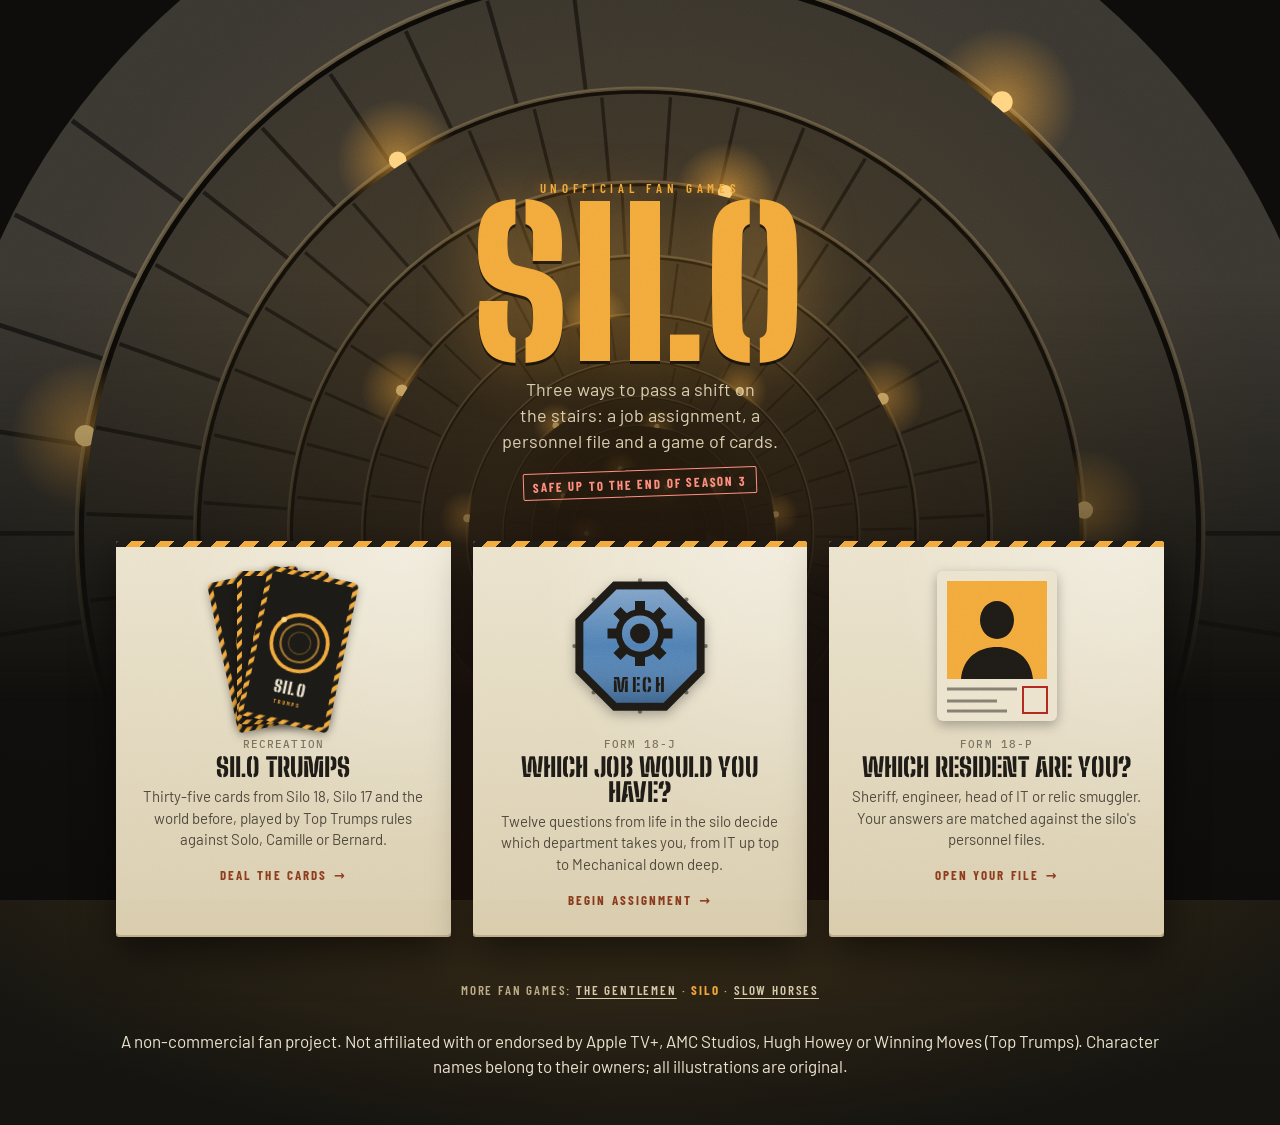
==== commit 72e20064: "Add Silo Trumps A Top Trumps style game adapted from the Gentlemen site's engine: thirty-five cards " ====
--- a/site/index.html
+++ b/site/index.html
@@ -34,13 +34,13 @@
     </header>
 
     <nav class="tiles" aria-label="Games">
-      <a class="tile soon" aria-disabled="true" style="--i:0">
+      <a class="tile" href="trumps/" style="--i:0">
         <div class="tile-art" data-art="trumps"></div>
         <div class="tile-text">
           <p class="tile-form">Recreation</p>
           <h2>Silo Trumps</h2>
-          <p>Residents of Silo 18 rated on six counts and played by Top Trumps rules against the computer.</p>
-          <span class="tile-go">Coming soon</span>
+          <p>Thirty-five cards from Silo 18, Silo 17 and the world before, played by Top Trumps rules against Solo, Camille or Bernard.</p>
+          <span class="tile-go">Deal the cards</span>
         </div>
       </a>
       <a class="tile" href="role/" style="--i:1">
@@ -52,13 +52,13 @@
           <span class="tile-go">Begin assignment</span>
         </div>
       </a>
-      <a class="tile soon" aria-disabled="true" style="--i:2">
+      <a class="tile" href="character/" style="--i:2">
         <div class="tile-art" data-art="character"></div>
         <div class="tile-text">
           <p class="tile-form">Form 18-P</p>
           <h2>Which resident are you?</h2>
           <p>Sheriff, engineer, head of IT or relic smuggler. Your answers are matched against the silo's personnel files.</p>
-          <span class="tile-go">Coming soon</span>
+          <span class="tile-go">Open your file</span>
         </div>
       </a>
     </nav>
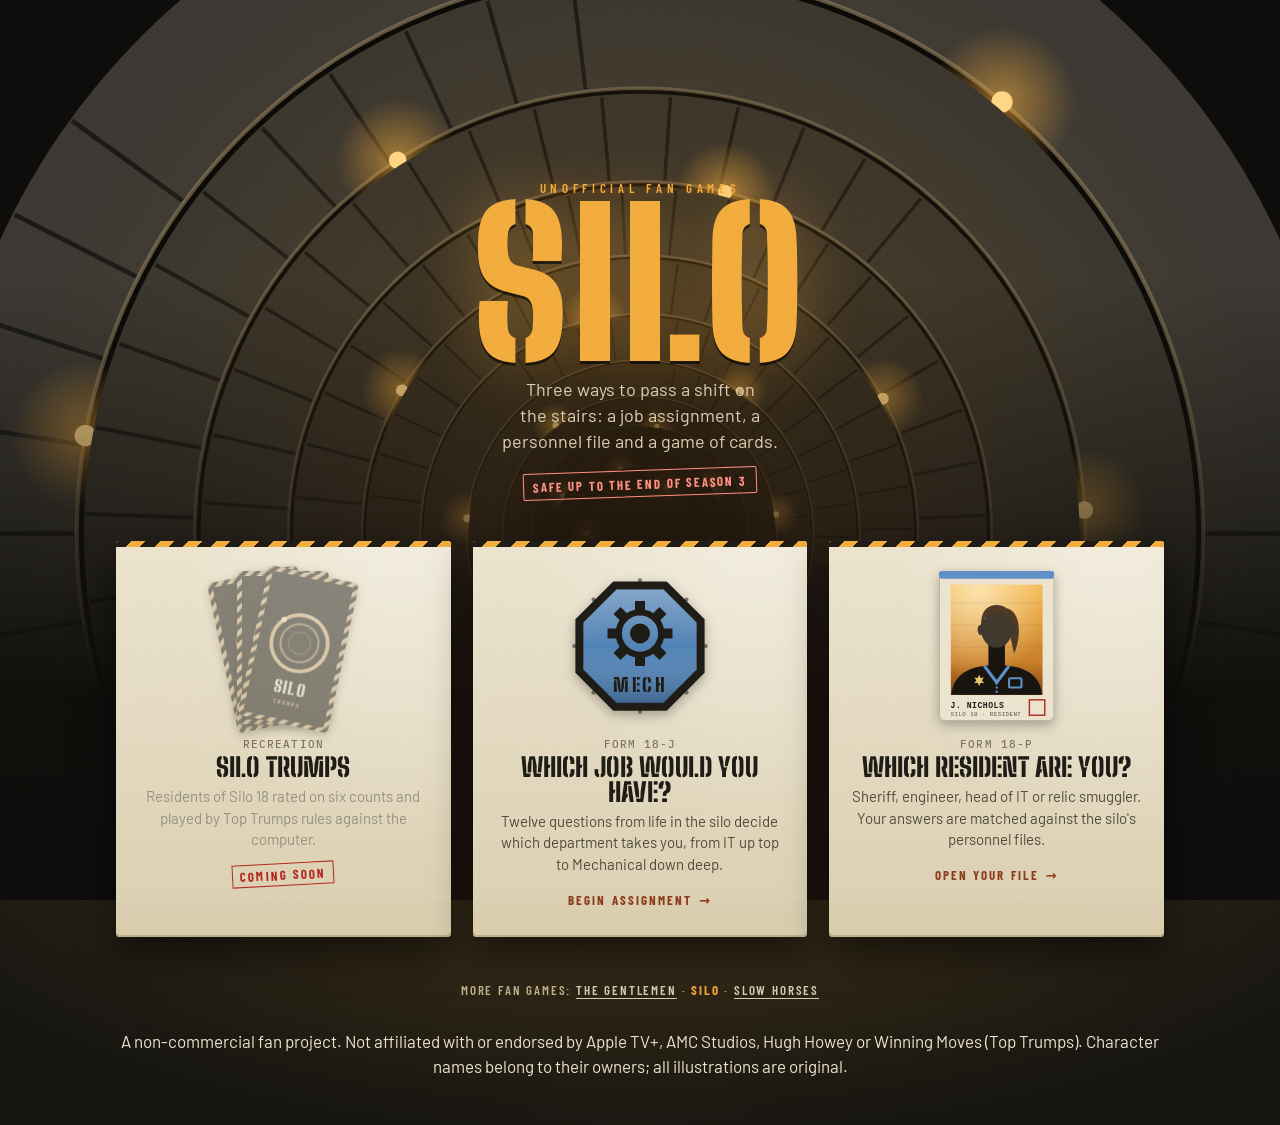
==== commit c302422a: "Add the "Which resident are you?" quiz Fifteen residents matched through twelve scenario questions, " ====
--- a/site/index.html
+++ b/site/index.html
@@ -34,13 +34,13 @@
     </header>
 
     <nav class="tiles" aria-label="Games">
-      <a class="tile" href="trumps/" style="--i:0">
+      <a class="tile soon" aria-disabled="true" style="--i:0">
         <div class="tile-art" data-art="trumps"></div>
         <div class="tile-text">
           <p class="tile-form">Recreation</p>
           <h2>Silo Trumps</h2>
-          <p>Thirty-five cards from Silo 18, Silo 17 and the world before, played by Top Trumps rules against Solo, Camille or Bernard.</p>
-          <span class="tile-go">Deal the cards</span>
+          <p>Residents of Silo 18 rated on six counts and played by Top Trumps rules against the computer.</p>
+          <span class="tile-go">Coming soon</span>
         </div>
       </a>
       <a class="tile" href="role/" style="--i:1">
--- a/site/shared/theme.css
+++ b/site/shared/theme.css
@@ -109,6 +109,7 @@
   transition: transform .12s var(--ease), box-shadow .12s, filter .15s;
 }
 .btn { text-decoration: none; }
+.btn.small { font-size: 13px; padding: 10px 12px; min-height: 40px; }
 .btn svg { width: 18px; height: 18px; flex: none; }
 .btn:hover { filter: brightness(1.15); }
 .btn:active { transform: translateY(3px); box-shadow: inset 0 1px 0 rgba(255, 255, 255, .08), 0 1px 0 #0a0908, 0 3px 8px rgba(0, 0, 0, .45); }
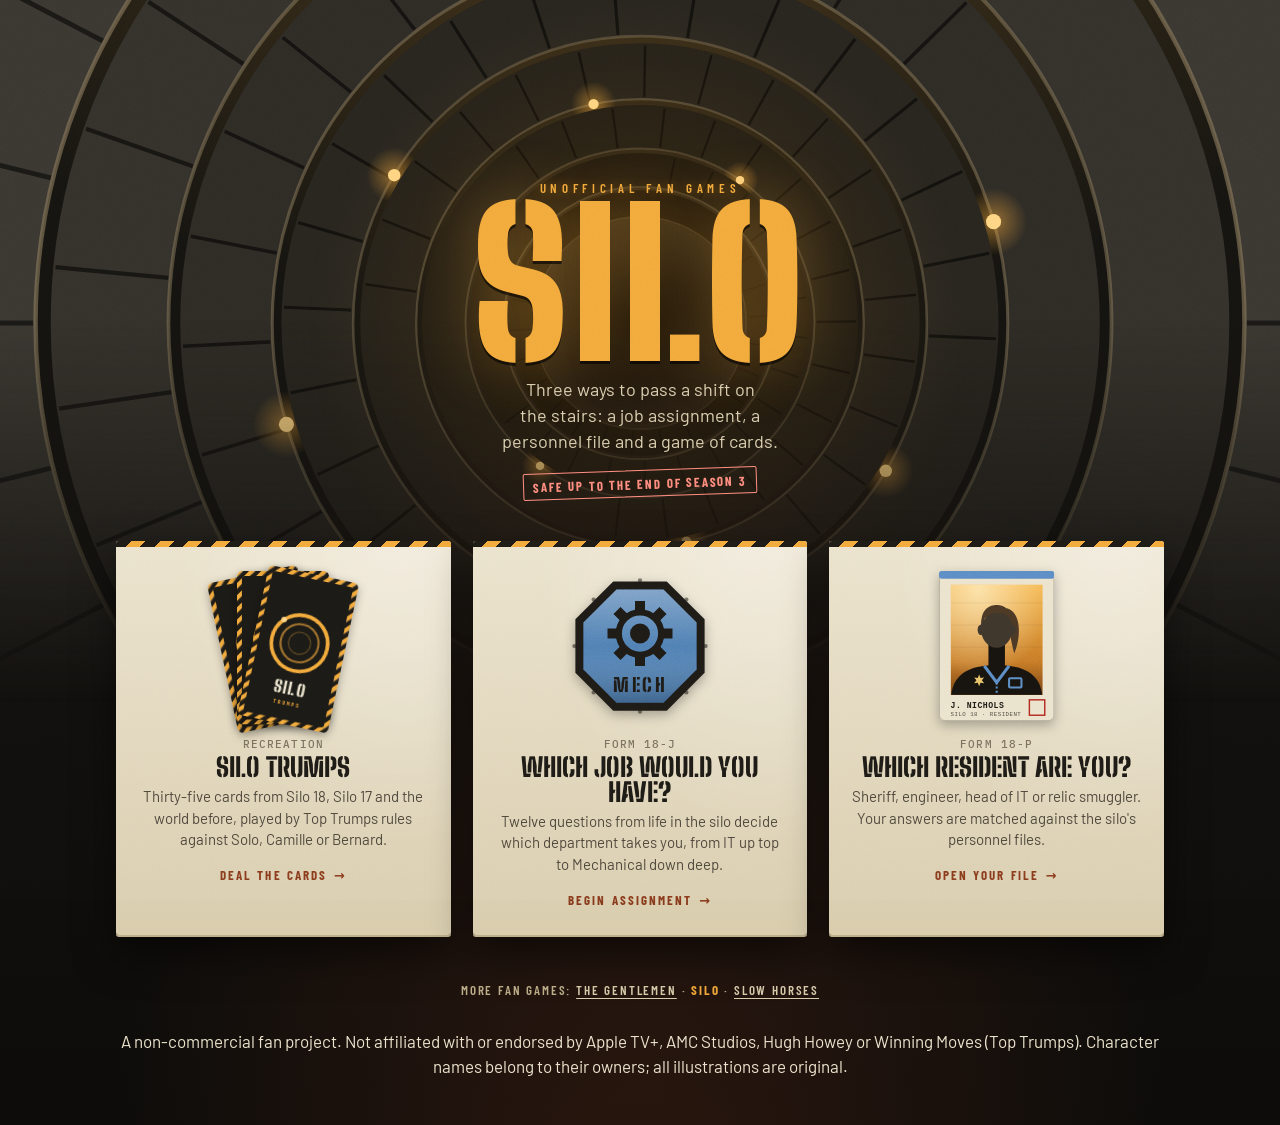
==== commit 1a0f8730: "Make the stairwell art cheap to animate and stop it flickering The title and hub staircase rotated a" ====
--- a/site/index.html
+++ b/site/index.html
@@ -23,8 +23,7 @@
   <link rel="stylesheet" href="hub.css">
 </head>
 <body>
-  <div class="lights" aria-hidden="true"></div>
-  <div class="hub-art" id="hub-art" aria-hidden="true"></div>
+  <div class="stairs hub-art" id="hub-art" aria-hidden="true"></div>
   <main class="hub">
     <header class="hub-head">
       <p class="kicker">Unofficial fan games</p>
@@ -34,13 +33,13 @@
     </header>
 
     <nav class="tiles" aria-label="Games">
-      <a class="tile soon" aria-disabled="true" style="--i:0">
+      <a class="tile" href="trumps/" style="--i:0">
         <div class="tile-art" data-art="trumps"></div>
         <div class="tile-text">
           <p class="tile-form">Recreation</p>
           <h2>Silo Trumps</h2>
-          <p>Residents of Silo 18 rated on six counts and played by Top Trumps rules against the computer.</p>
-          <span class="tile-go">Coming soon</span>
+          <p>Thirty-five cards from Silo 18, Silo 17 and the world before, played by Top Trumps rules against Solo, Camille or Bernard.</p>
+          <span class="tile-go">Deal the cards</span>
         </div>
       </a>
       <a class="tile" href="role/" style="--i:1">
--- a/site/shared/theme.css
+++ b/site/shared/theme.css
@@ -29,6 +29,7 @@
 
 * { box-sizing: border-box; }
 html, body { margin: 0; height: 100%; }
+html { background: var(--c0); }
 body {
   background:
     radial-gradient(ellipse 90% 55% at 50% -10%, rgba(242, 169, 59, .22), transparent 70%),
@@ -53,19 +54,39 @@
   background-image: url("data:image/svg+xml,%3Csvg xmlns='http://www.w3.org/2000/svg' width='180' height='180'%3E%3Cfilter id='n'%3E%3CfeTurbulence type='fractalNoise' baseFrequency='.85' numOctaves='3' stitchTiles='stitch'/%3E%3C/filter%3E%3Crect width='100%25' height='100%25' filter='url(%23n)'/%3E%3C/svg%3E");
 }
 
-/* Sodium lamps that occasionally falter, as they do in the stairwell. */
-.lights {
-  position: fixed;
+/* ---------- The great stair (title and hub art) ---------- */
+
+.stairs {
+  position: absolute;
+  inset: 0 0 auto;
+  overflow: hidden;
+  pointer-events: none;
+  -webkit-mask-image: linear-gradient(#000 45%, transparent);
+  mask-image: linear-gradient(#000 45%, transparent);
+}
+/* The rotating layer is a square centred on the stair well, so its corners never show. */
+.stair-spin {
+  position: absolute;
+  left: 50%;
+  top: 46%;
+  width: max(125vw, 125vh, 760px);
+  aspect-ratio: 1;
+  translate: -50% -50%;
+  will-change: transform;
+  animation: spin 160s linear infinite;
+}
+.stair-spin svg { display: block; width: 100%; height: 100%; }
+.stairs::after {
+  content: "";
+  position: absolute;
   inset: 0;
-  pointer-events: none;
-  z-index: 40;
-  animation: flicker 9s steps(1) infinite;
-}
-@keyframes flicker {
-  0%, 61%, 63.5%, 65%, 100% { background-color: transparent; }
-  62%, 64% { background-color: rgba(0, 0, 0, .3); }
-  63% { background-color: rgba(0, 0, 0, .12); }
-}
+  background:
+    radial-gradient(circle at 50% 46%, #000 0, rgba(0, 0, 0, .6) 6%, transparent 14%),
+    radial-gradient(circle at 50% 46%, rgba(242, 169, 59, .16), transparent 45%);
+}
+@keyframes spin { to { transform: rotate(-360deg); } }
+.hidden-page .stair-spin { animation-play-state: paused; }
+@media (prefers-reduced-motion: reduce) { .stair-spin { animation: none; } }
 
 [hidden] { display: none !important; }
 body:not(.fonts) :is(h1, .notice h2, .second b) { visibility: hidden; }
@@ -183,21 +204,26 @@
 
 .back {
   position: absolute;
-  top: calc(env(safe-area-inset-top) + 14px);
+  top: calc(env(safe-area-inset-top) + 12px);
   left: calc(env(safe-area-inset-left) + 16px);
   z-index: 5;
   display: inline-flex;
   align-items: center;
   gap: 6px;
-  min-height: 40px;
-  font: 600 13px var(--cond);
+  min-height: 36px;
+  padding: 0 12px 0 10px;
+  border: 1px solid var(--c4);
+  border-radius: 3px;
+  background: rgba(0, 0, 0, .35);
+  font: 600 13px/1 var(--cond);
   letter-spacing: .16em;
   text-transform: uppercase;
-  color: var(--paper-3);
+  color: var(--paper-2);
   text-decoration: none;
-}
-.back::before { content: "\2190"; font-family: var(--body); }
-.back:hover { color: var(--sodium-hi); }
+  transition: color .15s, border-color .15s;
+}
+.back::before { content: "\2190"; font-family: var(--body); letter-spacing: 0; }
+.back:hover { color: var(--sodium-hi); border-color: var(--sodium); }
 .back:focus-visible { outline: 2px solid var(--sodium-hi); outline-offset: 3px; }
 
 @media (prefers-reduced-motion: reduce) {
@@ -207,5 +233,4 @@
     animation-iteration-count: 1 !important;
     transition-duration: .001ms !important;
   }
-  .lights { animation: none; }
-}
+}
--- a/site/hub.css
+++ b/site/hub.css
@@ -1,17 +1,6 @@
-body { overflow-y: auto; overflow-x: hidden; }
+body { height: auto; min-height: 100%; overflow-y: auto; overflow-x: hidden; }
 
-.hub-art {
-  position: absolute;
-  inset: 0 0 auto;
-  height: min(78vh, 720px);
-  overflow: hidden;
-  pointer-events: none;
-  -webkit-mask-image: linear-gradient(#000 40%, transparent);
-  mask-image: linear-gradient(#000 40%, transparent);
-}
-.hub-art svg { width: max(100%, 560px); height: 100%; display: block; margin: 0 auto; }
-.hub-art .spin { transform-origin: 300px 250px; animation: spin 140s linear infinite; }
-@keyframes spin { to { transform: rotate(-360deg); } }
+.hub-art { height: min(78vh, 720px); }
 
 .hub {
   position: relative;
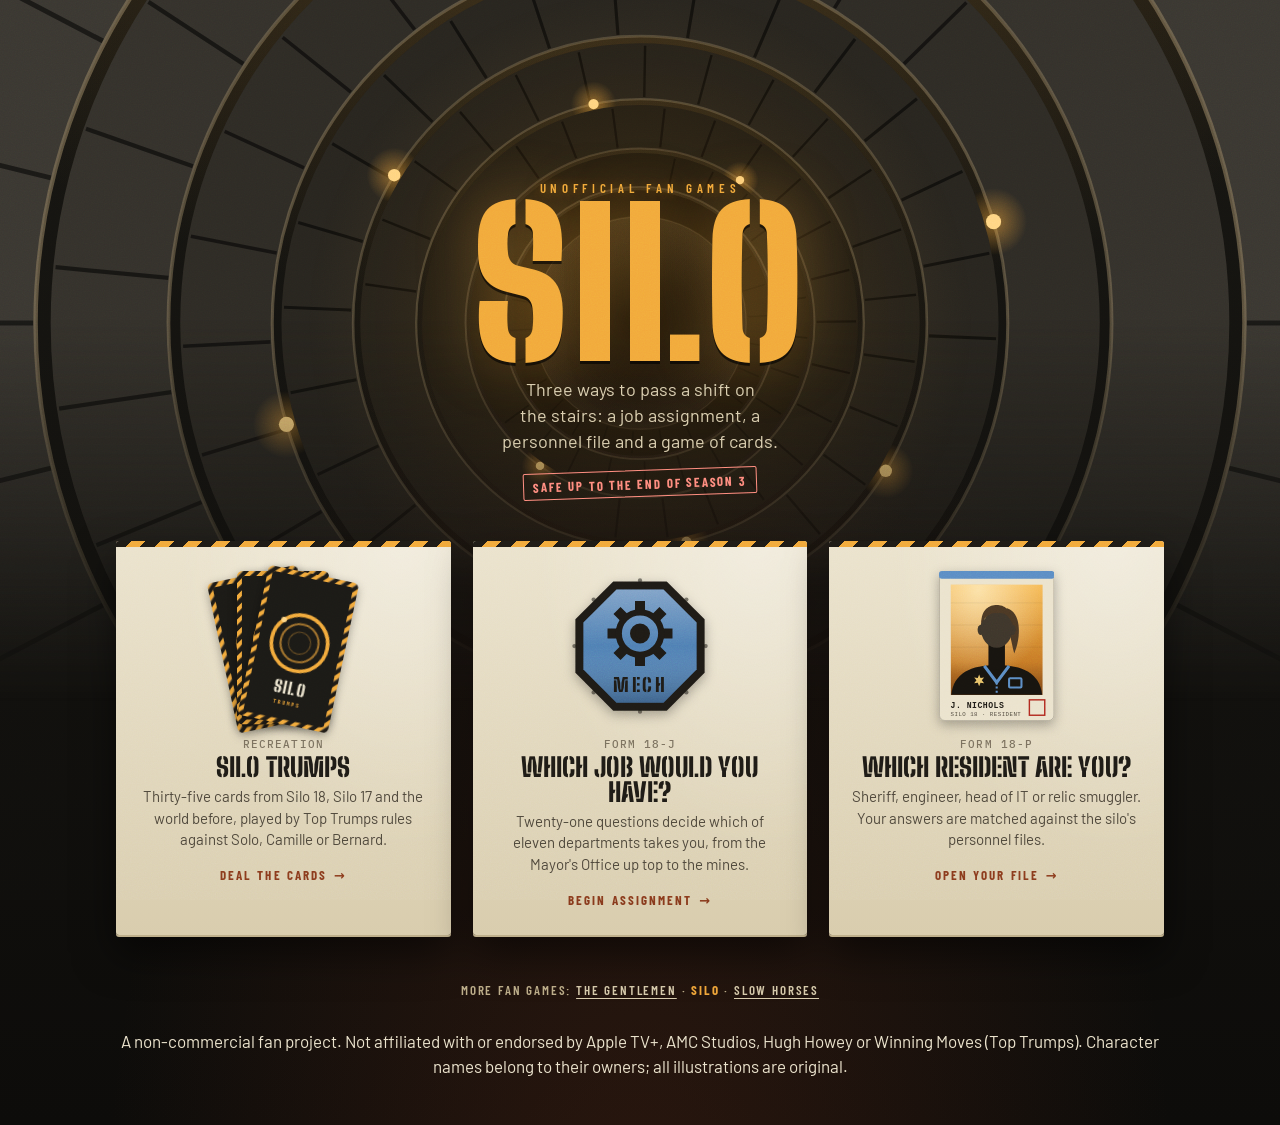
==== commit 0dfbee76: "Expand both quizzes: 21 job questions over 11 departments, 16 resident questions Job quiz: adds Mini" ====
--- a/site/index.html
+++ b/site/index.html
@@ -47,7 +47,7 @@
         <div class="tile-text">
           <p class="tile-form">Form 18-J</p>
           <h2>Which job would you have?</h2>
-          <p>Twelve questions from life in the silo decide which department takes you, from IT up top to Mechanical down deep.</p>
+          <p>Twenty-one questions decide which of eleven departments takes you, from the Mayor's Office up top to the mines.</p>
           <span class="tile-go">Begin assignment</span>
         </div>
       </a>
